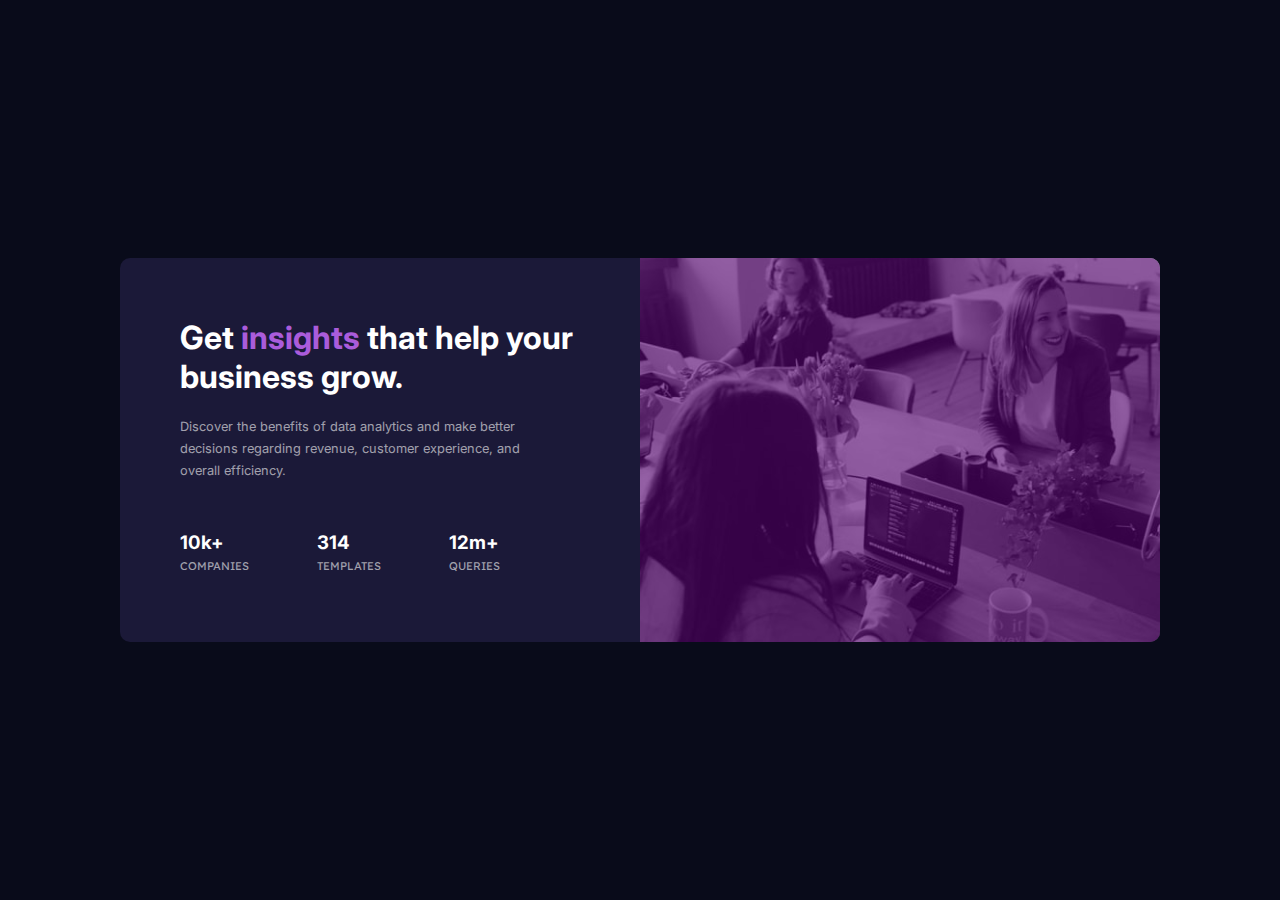
==== level_1/challenge_four/index.html @ 99e3cedf "add solution of challenge4" ====
<!DOCTYPE html>
<html lang="en">
  <head>
    <meta charset="UTF-8" />
    <meta name="viewport" content="width=device-width, initial-scale=1.0" />

    <link
      rel="icon"
      type="image/png"
      sizes="32x32"
      href="./images/favicon-32x32.png"
    />

    <title>Frontend Mentor | Stats preview card component</title>
    <link rel="stylesheet" href="./css/style.css" />
  </head>
  <body>
    <main>
      <div class="container">
        <div class="card">
          <div class="left">
            <div class="text">
              <h1>Get <span>insights</span> that help your business grow.</h1>
              <p>
                Discover the benefits of data analytics and make better
                decisions regarding revenue, customer experience, and overall
                efficiency.
              </p>
              <div class="stat">
                <div>
                  <h3>10k+</h3>
                  <span> companies</span>
                </div>
                <div>
                  <h3>314</h3>
                  <span> templates</span>
                </div>
                <div>
                  <h3>12m+</h3>
                  <span> queries</span>
                </div>
              </div>
            </div>
          </div>
          <div class="right">
            <img
              src="./imgs/image-header-desktop.jpg"
              alt="image-header-desktop"
              class="desktop"
            />
            <img
              src="./imgs/image-header-mobile.jpg"
              alt="image-header-mobile"
              class="mobile"
            />
            <div class="overlay" />
          </div>
        </div>
      </div>
    </main>
  </body>
</html>
---- level_1/challenge_four/css/style.css ----
@import url("https://fonts.googleapis.com/css2?family=Inter:wght@400;700&display=swap");
@import url("https://fonts.googleapis.com/css2?family=Lexend+Deca&display=swap");

/* Start variables */
:root {
  --Very-dark-blue: hsl(233, 47%, 7%);
  --Dark-desaturated-blue: hsl(244, 38%, 16%);
  --Soft-violet: hsl(277, 64%, 61%);
  --White: hsl(0, 0%, 100%);
  --Slightly-transparent-stat: hsla(0, 0%, 100%, 0.6);
}
/* End variables */

/* Start Global Rules */
* {
  margin: 0;
  padding: 0;
  box-sizing: border-box;
}

body {
  background-color: var(--Very-dark-blue);
}

.container {
  padding-left: 15px;
  padding-right: 15px;
  margin-left: auto;
  margin-right: auto;
}

/* small */

@media (min-width: 768px) {
  .container {
    width: 750px;
  }
}
/* medium */

@media (min-width: 992px) {
  .container {
    width: 970px;
  }
}
/* large */

@media (min-width: 1200px) {
  .container {
    width: 1170px;
  }
}

/* End Global Rules */

.container {
  display: flex;
  align-items: center;
  justify-content: center;
  height: 100vh;
}

@media (max-width: 768px) {
  .container {
    height: auto;
  }
}

.container .card {
  display: flex;
  border-radius: 10px;
  width: 65em;
  height: 24rem;
  background-color: var(--Dark-desaturated-blue);
  color: var(--White);
  overflow: hidden;
}

@media (max-width: 768px) {
  .container .card {
    flex-direction: column-reverse;
    text-align: center;
    height: 800px;
    margin: 30px 0;
  }
}

.container .card .left {
  flex: 1;
}
.container .card .left .text {
  height: 100%;
  display: flex;
  flex-direction: column;
  margin: auto;
  padding: 60px;
}

@media (max-width: 768px) {
  .container .card .left .text {
    padding: 30px;
  }
}

.container .card .right {
  position: relative;
  flex: 1;
}

.container .card .right img {
  width: 100%;
  height: 100%;
  object-fit: cover;
}

.container .card .right img.mobile {
  display: none;
}

@media (max-width: 768px) {
  .container .card .right img.desktop {
    display: none;
  }
  .container .card .right img.mobile {
    display: block;
  }
}

.container .card .right .overlay {
  position: absolute;
  background-color: rgba(85, 1, 113, 0.882);
  top: 0;
  left: 0;
  width: 100%;
  height: 100%;
  z-index: 1;
  opacity: 0.7;
}

.container .card .left h1 {
  font-size: 2rem;
  font-family: "Inter", sans-serif;
}
.container .card .left h1 span {
  color: var(--Soft-violet);
}

.container .card .left p {
  line-height: 1.7;
  font-size: 0.8rem;
  color: var(--Slightly-transparent-stat);
  font-family: "Inter", sans-serif;
  padding: 20px 50px 50px 0;
}

@media (max-width: 768px) {
  .container .card .left p {
    padding: 20px 0px 50px 0;
  }
}
.container .card .left .stat {
  display: flex;
  justify-content: space-between;
  align-items: center;
  width: 20em;
}

@media (max-width: 768px) {
  .container .card .left .stat {
    width: auto;
    flex-direction: column;
  }
  .container .card .left .stat div:not(:last-child) {
    padding-bottom: 30px;
  }
}

.container .card .left .stat div h3 {
  font-family: "Inter", sans-serif;
}
.container .card .left .stat div span {
  color: var(--Slightly-transparent-stat);
  font-family: "Lexend Deca", sans-serif;
  text-transform: uppercase;
  font-size: 0.7rem;
  display: block;
  padding-top: 5px;
}
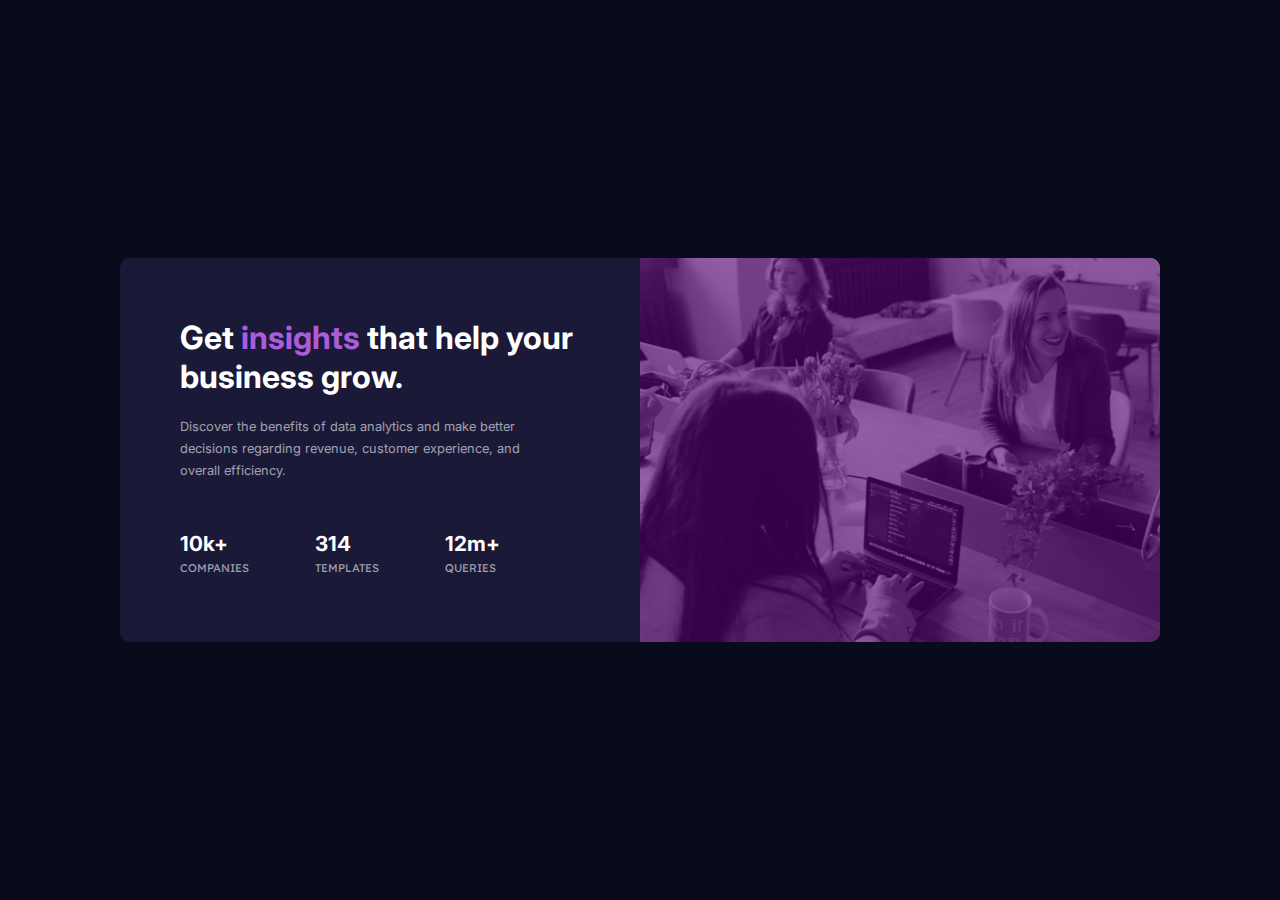
==== commit 3887d7f9: "add solution of challenge4" ====
--- a/level_1/challenge_four/index.html
+++ b/level_1/challenge_four/index.html
@@ -8,7 +8,7 @@
       rel="icon"
       type="image/png"
       sizes="32x32"
-      href="./images/favicon-32x32.png"
+      href="./imgs/favicon-32x32.png"
     />
 
     <title>Frontend Mentor | Stats preview card component</title>
@@ -28,15 +28,15 @@
               </p>
               <div class="stat">
                 <div>
-                  <h3>10k+</h3>
+                  <h2>10k+</h2>
                   <span> companies</span>
                 </div>
                 <div>
-                  <h3>314</h3>
+                  <h2>314</h2>
                   <span> templates</span>
                 </div>
                 <div>
-                  <h3>12m+</h3>
+                  <h2>12m+</h2>
                   <span> queries</span>
                 </div>
               </div>
--- a/level_1/challenge_four/css/style.css
+++ b/level_1/challenge_four/css/style.css
@@ -175,8 +175,9 @@
   }
 }
 
-.container .card .left .stat div h3 {
+.container .card .left .stat div h2 {
   font-family: "Inter", sans-serif;
+  font-size: 1.3rem;
 }
 .container .card .left .stat div span {
   color: var(--Slightly-transparent-stat);
